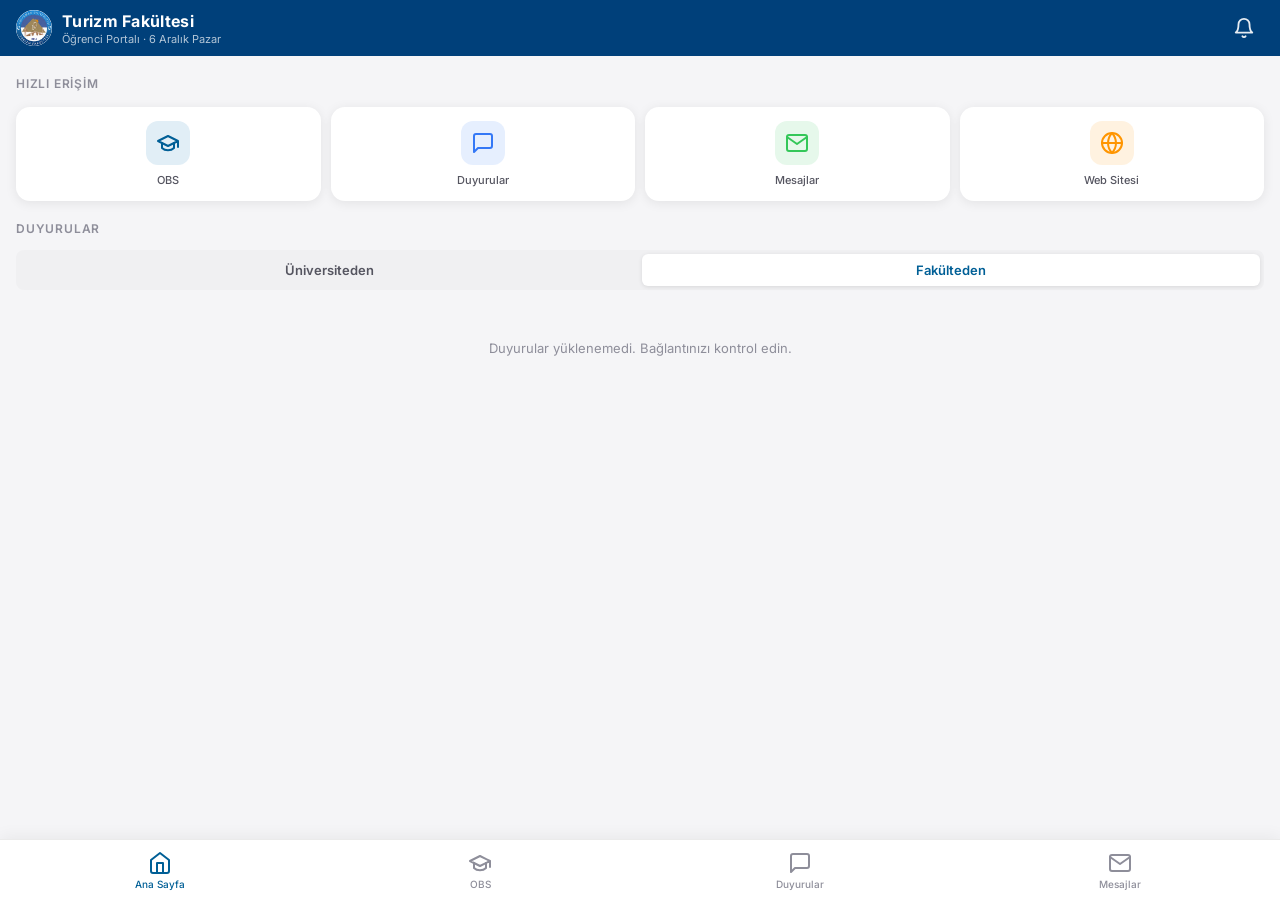
==== public/index.html @ 7934f3d7 "Açılır yükleme önerisi yerine tarayıcıda görünen "Uygulamayı İndir" düğmesi Co-Authored-By: Claude O" ====
<!DOCTYPE html>
<html lang="tr">
<head>
  <meta charset="UTF-8">
  <meta name="viewport" content="width=device-width, initial-scale=1.0, viewport-fit=cover">
  <meta name="theme-color" content="#00407A">
  <meta name="apple-mobile-web-app-capable" content="yes">
  <meta name="apple-mobile-web-app-status-bar-style" content="black-translucent">
  <meta name="apple-mobile-web-app-title" content="Turizm Fakültesi">
  <link rel="manifest" href="manifest.json">
  <link rel="apple-touch-icon" href="icons/apple-touch-icon.png">
  <link rel="icon" type="image/png" sizes="192x192" href="icons/icon-192.png">
  <title>Turizm Fakültesi</title>
  <link rel="stylesheet" href="css/style.css">
</head>
<body>

  <!-- Üst Durum Çubuğu (safe area) -->
  <div class="status-bar-bg"></div>

  <!-- Üst Başlık -->
  <header class="app-header" id="appHeader">
    <div class="header-inner">
      <div class="header-logo">
        <img class="logo-img" src="img/logo.png" alt="ADYÜ Turizm Fakültesi logosu" width="36" height="36">
        <div class="header-titles">
          <span class="header-title">Turizm Fakültesi</span>
          <span class="header-subtitle" id="headerSub">Öğrenci Portalı</span>
        </div>
      </div>
      <div class="header-actions">
        <button class="install-btn" id="installBtn" type="button" hidden>
          <svg width="15" height="15" viewBox="0 0 24 24" fill="none" stroke="currentColor" stroke-width="2.4" stroke-linecap="round" stroke-linejoin="round" aria-hidden="true"><path d="M12 3v12"/><polyline points="7 10 12 15 17 10"/><path d="M5 21h14"/></svg>
          <span><span class="install-long">Uygulamayı </span>İndir</span>
        </button>
        <button class="icon-btn" id="notifBtn" aria-label="Bildirimler">
          <svg width="22" height="22" viewBox="0 0 24 24" fill="none" stroke="currentColor" stroke-width="2" stroke-linecap="round" stroke-linejoin="round">
            <path d="M18 8A6 6 0 0 0 6 8c0 7-3 9-3 9h18s-3-2-3-9"/>
            <path d="M13.73 21a2 2 0 0 1-3.46 0"/>
          </svg>
          <span class="badge" id="notifBadge" hidden>3</span>
        </button>
      </div>
    </div>
  </header>

  <!-- Ana İçerik -->
  <main class="app-main" id="appMain">

    <!-- ANA SAYFA SEKMESİ -->
    <section class="tab-panel active" id="tab-home">
      <div class="scroll-content">

        <!-- Hızlı Erişim -->
        <div class="section-label">Hızlı Erişim</div>
        <div class="quick-grid">
          <button class="quick-card" onclick="switchTab('obs')">
            <div class="quick-icon obs-icon">
              <svg width="24" height="24" viewBox="0 0 24 24" fill="none" stroke="currentColor" stroke-width="2" stroke-linecap="round" stroke-linejoin="round">
                <path d="M22 10v6M2 10l10-5 10 5-10 5z"/>
                <path d="M6 12v5c3 3 9 3 12 0v-5"/>
              </svg>
            </div>
            <span>OBS</span>
          </button>
          <button class="quick-card" onclick="switchTab('announcements')">
            <div class="quick-icon ann-icon">
              <svg width="24" height="24" viewBox="0 0 24 24" fill="none" stroke="currentColor" stroke-width="2" stroke-linecap="round" stroke-linejoin="round">
                <path d="M21 15a2 2 0 0 1-2 2H7l-4 4V5a2 2 0 0 1 2-2h14a2 2 0 0 1 2 2z"/>
              </svg>
            </div>
            <span>Duyurular</span>
          </button>
          <button class="quick-card" onclick="switchTab('messages')">
            <div class="quick-icon msg-icon">
              <svg width="24" height="24" viewBox="0 0 24 24" fill="none" stroke="currentColor" stroke-width="2" stroke-linecap="round" stroke-linejoin="round">
                <path d="M4 4h16c1.1 0 2 .9 2 2v12c0 1.1-.9 2-2 2H4c-1.1 0-2-.9-2-2V6c0-1.1.9-2 2-2z"/>
                <polyline points="22,6 12,13 2,6"/>
              </svg>
            </div>
            <span>Mesajlar</span>
          </button>
          <button class="quick-card" onclick="openUniversity()">
            <div class="quick-icon uni-icon">
              <svg width="24" height="24" viewBox="0 0 24 24" fill="none" stroke="currentColor" stroke-width="2" stroke-linecap="round" stroke-linejoin="round">
                <circle cx="12" cy="12" r="10"/>
                <line x1="2" y1="12" x2="22" y2="12"/>
                <path d="M12 2a15.3 15.3 0 0 1 4 10 15.3 15.3 0 0 1-4 10 15.3 15.3 0 0 1-4-10 15.3 15.3 0 0 1 4-10z"/>
              </svg>
            </div>
            <span>Web Sitesi</span>
          </button>
        </div>

        <!-- Fakülte sitesinden: haberler (üniversite) ve duyurular (fakülte) -->
        <div class="section-label">Duyurular</div>
        <div class="seg" role="tablist" aria-label="Duyuru kaynağı">
          <button class="seg-btn" type="button" role="tab" id="feedTab-uni" data-feed="uni" aria-selected="false" aria-controls="newsList">Üniversiteden</button>
          <button class="seg-btn" type="button" role="tab" id="feedTab-fakulte" data-feed="fakulte" aria-selected="true" aria-controls="newsList">Fakülteden</button>
        </div>
        <div class="news-list" id="newsList" role="tabpanel">
          <div class="ann-empty">Duyurular yükleniyor…</div>
        </div>
        <a class="news-more" id="newsMore" href="https://turizm.adiyaman.edu.tr/tr/duyurular" target="_blank" rel="noopener" hidden>Tüm duyurular →</a>

      </div>
    </section>

    <!-- OBS SEKMESİ -->
    <section class="tab-panel" id="tab-obs">
      <div class="scroll-content">
        <div class="obs-connect-screen" id="obsConnectScreen">
          <div class="obs-icon-large">🎓</div>
          <h2 class="obs-connect-title">OBS'ye Bağlan</h2>
          <p class="obs-connect-desc">Ders programınızı, notlarınızı ve devamsızlık bilgilerinizi görmek için üniversite hesabınızla giriş yapın.</p>
          <button class="obs-connect-btn" onclick="openOBSLogin()">
            <svg width="20" height="20" viewBox="0 0 24 24" fill="none" stroke="currentColor" stroke-width="2" stroke-linecap="round" stroke-linejoin="round">
              <rect x="3" y="11" width="18" height="11" rx="2" ry="2"/>
              <path d="M7 11V7a5 5 0 0 1 10 0v4"/>
            </svg>
            E-Devlet ile Giriş Yap
          </button>
          <p class="obs-security-note">🔒 Bilgileriniz şifreli olarak saklanır</p>
        </div>

        <!-- OBS Bağlı Görünüm (gizli — giriş sonrası gösterilecek) -->
        <div class="obs-dashboard" id="obsDashboard" hidden>
          <div class="obs-user-card">
            <div class="obs-avatar">ÖĞ</div>
            <div>
              <div class="obs-username">Öğrenci Adı Soyadı</div>
              <div class="obs-student-no">Öğrenci No: 2023001234</div>
            </div>
          </div>

          <div class="section-label">Bu Dönem</div>
          <div class="obs-cards-row">
            <div class="obs-stat-card">
              <div class="obs-stat-num">3.42</div>
              <div class="obs-stat-label">GNO</div>
            </div>
            <div class="obs-stat-card">
              <div class="obs-stat-num">5</div>
              <div class="obs-stat-label">Ders</div>
            </div>
            <div class="obs-stat-card warn">
              <div class="obs-stat-num">2</div>
              <div class="obs-stat-label">Devamsızlık</div>
            </div>
          </div>

          <div class="section-label">Ders Programı</div>
          <div class="schedule-list">
            <div class="schedule-item">
              <div class="schedule-day">Pazartesi</div>
              <div class="schedule-lessons">
                <div class="lesson-pill">09:00 — Turizm Coğrafyası</div>
                <div class="lesson-pill">13:00 — Konaklama İşletmeciliği</div>
              </div>
            </div>
            <div class="schedule-item">
              <div class="schedule-day">Salı</div>
              <div class="schedule-lessons">
                <div class="lesson-pill">10:00 — Yiyecek İçecek Yönetimi</div>
              </div>
            </div>
            <div class="schedule-item">
              <div class="schedule-day">Çarşamba</div>
              <div class="schedule-lessons">
                <div class="lesson-pill">09:00 — Turizm Hukuku</div>
                <div class="lesson-pill">14:00 — Seyahat Acentacılığı</div>
              </div>
            </div>
          </div>
        </div>
      </div>
    </section>

    <!-- DUYURULAR SEKMESİ -->
    <section class="tab-panel" id="tab-announcements">
      <div class="scroll-content">
        <!-- Bildirim aboneliği -->
        <div class="push-card" id="pushCard" hidden>
          <div class="push-text">
            <div class="push-title">Bildirimler</div>
            <div class="push-desc" id="pushDesc">Yeni duyurular yayınlandığında bildirim alın.</div>
          </div>
          <button class="push-btn" id="pushBtn" type="button">Aç</button>
        </div>

        <!-- Duyurular /api/announcements adresinden yüklenir -->
        <div class="ann-list" id="annList">
          <div class="ann-empty">Duyurular yükleniyor…</div>
        </div>
      </div>
    </section>

    <!-- MESAJLAR SEKMESİ -->
    <section class="tab-panel" id="tab-messages">
      <div class="scroll-content">
        <div class="msg-list" id="msgList">
          <div class="ann-empty">Mesajlar yükleniyor…</div>
        </div>
      </div>
    </section>

  </main>

  <!-- İlk açılışta bildirim izni önerisi -->
  <div class="prompt-backdrop" id="pushPrompt" hidden>
    <div class="prompt" role="dialog" aria-modal="true" aria-labelledby="pushPromptTitle">
      <div class="prompt-icon" aria-hidden="true">
        <svg width="28" height="28" viewBox="0 0 24 24" fill="none" stroke="currentColor" stroke-width="2" stroke-linecap="round" stroke-linejoin="round">
          <path d="M18 8A6 6 0 0 0 6 8c0 7-3 9-3 9h18s-3-2-3-9"/>
          <path d="M13.73 21a2 2 0 0 1-3.46 0"/>
        </svg>
      </div>
      <h2 class="prompt-title" id="pushPromptTitle">Bildirimleri açalım mı?</h2>
      <p class="prompt-text">Fakülteden yeni duyuru ve mesaj geldiğinde telefonunuza bildirim gelsin. İstediğiniz zaman Duyurular sekmesinden kapatabilirsiniz.</p>
      <button class="prompt-yes" id="pushPromptYes" type="button">Bildirimleri Aç</button>
      <button class="prompt-no" id="pushPromptNo" type="button">Şimdi değil</button>
    </div>
  </div>

  <!-- Yükleme düğmesi olmayan tarayıcılarda nasıl yükleneceği -->
  <div class="prompt-backdrop" id="installPrompt" hidden>
    <div class="prompt" role="dialog" aria-modal="true" aria-labelledby="installPromptTitle">
      <img class="prompt-logo" src="/img/logo.png" alt="" width="64" height="64">
      <h2 class="prompt-title" id="installPromptTitle">Uygulamayı yükleyin</h2>
      <p class="prompt-text" id="installPromptText"></p>
      <button class="prompt-yes" id="installPromptOk" type="button">Tamam</button>
    </div>
  </div>

  <!-- Mesaj okuma ekranı -->
  <div class="msg-sheet" id="msgSheet" role="dialog" aria-modal="true" aria-labelledby="msgSheetTitle" hidden>
    <div class="msg-sheet-bar">
      <button class="icon-btn" id="msgSheetBack" type="button" aria-label="Geri">
        <svg width="22" height="22" viewBox="0 0 24 24" fill="none" stroke="currentColor" stroke-width="2" stroke-linecap="round" stroke-linejoin="round"><polyline points="15 18 9 12 15 6"/></svg>
      </button>
      <span>Mesaj</span>
    </div>
    <div class="msg-sheet-body">
      <div class="msg-sheet-from">
        <div class="msg-avatar" id="msgSheetAvatar"></div>
        <div>
          <div class="msg-sender" id="msgSheetSender"></div>
          <div class="msg-time" id="msgSheetDate"></div>
        </div>
      </div>
      <h2 class="msg-sheet-title" id="msgSheetTitle"></h2>
      <div class="msg-sheet-text" id="msgSheetText"></div>
    </div>
  </div>

  <!-- Alt Navigasyon -->
  <nav class="bottom-nav" id="bottomNav">
    <button class="nav-item active" onclick="switchTab('home')" data-tab="home">
      <svg class="nav-icon" viewBox="0 0 24 24" fill="none" stroke="currentColor" stroke-width="2" stroke-linecap="round" stroke-linejoin="round">
        <path d="M3 9l9-7 9 7v11a2 2 0 0 1-2 2H5a2 2 0 0 1-2-2z"/>
        <polyline points="9 22 9 12 15 12 15 22"/>
      </svg>
      <span class="nav-label">Ana Sayfa</span>
    </button>
    <button class="nav-item" onclick="switchTab('obs')" data-tab="obs">
      <svg class="nav-icon" viewBox="0 0 24 24" fill="none" stroke="currentColor" stroke-width="2" stroke-linecap="round" stroke-linejoin="round">
        <path d="M22 10v6M2 10l10-5 10 5-10 5z"/>
        <path d="M6 12v5c3 3 9 3 12 0v-5"/>
      </svg>
      <span class="nav-label">OBS</span>
    </button>
    <button class="nav-item" onclick="switchTab('announcements')" data-tab="announcements">
      <div class="nav-icon-wrap">
        <svg class="nav-icon" viewBox="0 0 24 24" fill="none" stroke="currentColor" stroke-width="2" stroke-linecap="round" stroke-linejoin="round">
          <path d="M21 15a2 2 0 0 1-2 2H7l-4 4V5a2 2 0 0 1 2-2h14a2 2 0 0 1 2 2z"/>
        </svg>
        <span class="nav-badge" id="annBadge" hidden></span>
      </div>
      <span class="nav-label">Duyurular</span>
    </button>
    <button class="nav-item" onclick="switchTab('messages')" data-tab="messages">
      <div class="nav-icon-wrap">
        <svg class="nav-icon" viewBox="0 0 24 24" fill="none" stroke="currentColor" stroke-width="2" stroke-linecap="round" stroke-linejoin="round">
          <path d="M4 4h16c1.1 0 2 .9 2 2v12c0 1.1-.9 2-2 2H4c-1.1 0-2-.9-2-2V6c0-1.1.9-2 2-2z"/>
          <polyline points="22,6 12,13 2,6"/>
        </svg>
        <span class="nav-badge" id="msgBadge" hidden></span>
      </div>
      <span class="nav-label">Mesajlar</span>
    </button>
  </nav>

  <script src="js/app.js"></script>
</body>
</html>
---- public/css/style.css ----
/* =============================================
   ADYÜ Mobil PWA — Design Tokens
   Layout: Tam ekran mobil app, alt tab bar
   ============================================= */

@import url('https://fonts.googleapis.com/css2?family=Inter:wght@400;500;600;700&display=swap');

:root {
  /* Renkler — ADYÜ Görsel Kimlik Kılavuzu
     Pantone 541 #00407A · Pantone 7691 #005F96 · Pantone 18-4140 #0870B4 */
  --primary:       #00407A;
  --primary-mid:   #005F96;
  --primary-light: #0870B4;
  --primary-ink:   #005F96;   /* açık zeminde metin/simge */
  --primary-dim:   rgba(8,112,180,0.12);
  --accent:        #0870B4;

  --bg:            #F5F5F7;
  --surface:       #FFFFFF;
  --surface-2:     #F0F0F2;
  --border:        rgba(0,0,0,0.08);

  --text-1:        #1A1A1A;
  --text-2:        #555560;
  --text-3:        #8E8E9A;

  --success:       #2E7D32;
  --warning:       #E65100;
  --warn-bg:       rgba(230,81,0,0.10);

  --unread:        #B22222;

  /* Tipografi */
  --font: 'Inter', -apple-system, BlinkMacSystemFont, sans-serif;

  /* Layout */
  --header-h:      56px;
  --nav-h:         60px;
  --radius:        14px;
  --radius-sm:     8px;
  --shadow:        0 2px 12px rgba(0,0,0,0.08);
  --shadow-lg:     0 4px 24px rgba(0,0,0,0.12);
}

@media (prefers-color-scheme: dark) {
  :root:not([data-theme="light"]) {
    --bg:        #0F0F12;
    --surface:   #1C1C1F;
    --surface-2: #28282C;
    --border:    rgba(255,255,255,0.08);

    --text-1:    #F2F2F7;
    --text-2:    #AEAEB8;
    --text-3:    #636370;

    --primary-dim: rgba(8,112,180,0.22);
    --primary-ink: #6CB4E4;
    --shadow:    0 2px 12px rgba(0,0,0,0.30);
    --shadow-lg: 0 4px 24px rgba(0,0,0,0.40);
    color-scheme: dark;
  }
}

:root[data-theme="dark"] {
  --bg:        #0F0F12;
  --surface:   #1C1C1F;
  --surface-2: #28282C;
  --border:    rgba(255,255,255,0.08);
  --text-1:    #F2F2F7;
  --text-2:    #AEAEB8;
  --text-3:    #636370;
  --primary-dim: rgba(8,112,180,0.22);
  --primary-ink: #6CB4E4;
  --shadow:    0 2px 12px rgba(0,0,0,0.30);
  --shadow-lg: 0 4px 24px rgba(0,0,0,0.40);
  color-scheme: dark;
}

/* =============================================
   Reset & Base
   ============================================= */
*, *::before, *::after { box-sizing: border-box; margin: 0; padding: 0; }

html, body {
  height: 100%;
  font-family: var(--font);
  background: var(--bg);
  color: var(--text-1);
  overflow: hidden;
  -webkit-font-smoothing: antialiased;
}

/* .badge gibi display tanımlı öğelerde de hidden çalışsın */
[hidden] { display: none !important; }

button {
  font-family: var(--font);
  border: none;
  background: none;
  cursor: pointer;
  color: inherit;
  padding: 0;
}

/* =============================================
   Safe Area & Status Bar
   ============================================= */
.status-bar-bg {
  position: fixed;
  top: 0; left: 0; right: 0;
  height: env(safe-area-inset-top, 0px);
  background: var(--primary);
  z-index: 100;
}

/* =============================================
   Header
   ============================================= */
.app-header {
  position: fixed;
  top: 0; left: 0; right: 0;
  z-index: 90;
  background: var(--primary);
  padding-top: env(safe-area-inset-top, 0px);
}

.header-inner {
  display: flex;
  align-items: center;
  justify-content: space-between;
  height: var(--header-h);
  padding-left: max(16px, env(safe-area-inset-left, 0px));
  padding-right: max(16px, env(safe-area-inset-right, 0px));
}

.header-logo {
  display: flex;
  align-items: center;
  gap: 10px;
  min-width: 0;
}

.logo-circle {
  width: 36px;
  height: 36px;
  border-radius: 50%;
  background: rgba(255,255,255,0.25);
  color: #fff;
  display: flex;
  align-items: center;
  justify-content: center;
  font-weight: 700;
  font-size: 16px;
  letter-spacing: -0.5px;
  flex-shrink: 0;
}

.logo-img {
  width: 36px;
  height: 36px;
  border-radius: 50%;
  background: #fff;
  object-fit: contain;
  flex-shrink: 0;
}

.header-titles {
  display: flex;
  flex-direction: column;
  gap: 1px;
  min-width: 0;
}

.header-title {
  white-space: nowrap;
  font-size: 16px;
  font-weight: 700;
  color: #fff;
  letter-spacing: 0.3px;
}

.header-subtitle {
  white-space: nowrap;
  overflow: hidden;
  text-overflow: ellipsis;
  font-size: 11px;
  color: rgba(255,255,255,0.70);
  font-weight: 400;
}

.header-actions {
  display: flex;
  align-items: center;
  gap: 4px;
  flex-shrink: 0;
  margin-left: 8px;
}

/* Yalnızca tarayıcıda görünür */
.install-btn {
  display: inline-flex;
  align-items: center;
  gap: 5px;
  height: 32px;
  padding: 0 12px;
  border: none;
  border-radius: 16px;
  background: #fff;
  color: var(--primary);
  font: inherit;
  font-size: 12px;
  font-weight: 700;
  white-space: nowrap;
  cursor: pointer;
}
.install-btn[hidden] { display: none; }
@media (max-width: 400px) {
  .install-long { display: none; }
}
.install-btn:active { opacity: 0.85; }

.icon-btn {
  width: 40px;
  height: 40px;
  border-radius: 50%;
  display: flex;
  align-items: center;
  justify-content: center;
  color: rgba(255,255,255,0.90);
  position: relative;
  transition: background 0.15s;
}

.icon-btn:active { background: rgba(255,255,255,0.15); }

.badge {
  position: absolute;
  top: 4px; right: 4px;
  width: 16px; height: 16px;
  border-radius: 50%;
  background: #FFD700;
  color: #1A1A1A;
  font-size: 10px;
  font-weight: 700;
  display: flex;
  align-items: center;
  justify-content: center;
}

/* =============================================
   Main Content Area
   ============================================= */
.app-main {
  position: fixed;
  top: calc(var(--header-h) + env(safe-area-inset-top, 0px));
  bottom: calc(var(--nav-h) + env(safe-area-inset-bottom, 0px));
  left: 0; right: 0;
  overflow: hidden;
}

.tab-panel {
  position: absolute;
  inset: 0;
  overflow: hidden;
  display: none;
  opacity: 0;
  transform: translateY(8px);
  transition: opacity 0.22s ease, transform 0.22s ease;
}

.tab-panel.active {
  display: block;
  opacity: 1;
  transform: translateY(0);
}

.scroll-content {
  height: 100%;
  overflow-y: auto;
  -webkit-overflow-scrolling: touch;
  padding: 16px max(16px, env(safe-area-inset-right, 0px)) 16px max(16px, env(safe-area-inset-left, 0px));
  display: flex;
  flex-direction: column;
  gap: 16px;
}

/* =============================================
   Section Label
   ============================================= */
.section-label {
  font-size: 12px;
  font-weight: 600;
  text-transform: uppercase;
  letter-spacing: 0.8px;
  color: var(--text-3);
  margin-top: 4px;
}

/* =============================================
   Quick Access Grid
   ============================================= */
.quick-grid {
  display: grid;
  grid-template-columns: repeat(4, 1fr);
  gap: 10px;
}

.quick-card {
  background: var(--surface);
  border-radius: var(--radius);
  padding: 14px 8px;
  display: flex;
  flex-direction: column;
  align-items: center;
  gap: 8px;
  font-size: 11px;
  font-weight: 500;
  color: var(--text-2);
  box-shadow: var(--shadow);
  transition: transform 0.12s, box-shadow 0.12s;
}

.quick-card:active {
  transform: scale(0.95);
  box-shadow: none;
}

.quick-icon {
  width: 44px;
  height: 44px;
  border-radius: 12px;
  display: flex;
  align-items: center;
  justify-content: center;
}

.obs-icon  { background: var(--primary-dim); color: var(--primary-ink); }
.ann-icon  { background: rgba(52,120,246,0.12); color: #3478F6; }
.msg-icon  { background: rgba(52,199,89,0.12);  color: #34C759; }
.uni-icon  { background: rgba(255,149,0,0.12);  color: #FF9500; }

/* =============================================
   News Cards
   ============================================= */
.seg {
  display: flex;
  gap: 4px;
  padding: 4px;
  background: var(--surface-2);
  border-radius: var(--radius-sm);
  margin: -2px 0 2px;
}

.seg-btn {
  flex: 1;
  font: inherit;
  font-size: 13px;
  font-weight: 600;
  color: var(--text-2);
  background: none;
  border: none;
  border-radius: 6px;
  padding: 8px 6px;
  cursor: pointer;
  -webkit-tap-highlight-color: transparent;
}

.seg-btn.active {
  background: var(--surface);
  color: var(--primary-ink);
  box-shadow: 0 1px 4px rgba(0,0,0,0.10);
}

.news-list {
  display: flex;
  flex-direction: column;
  gap: 10px;
}

.news-card {
  background: var(--surface);
  border-radius: var(--radius);
  padding: 12px;
  box-shadow: var(--shadow);
  display: flex;
  gap: 12px;
  align-items: flex-start;
  color: inherit;
  text-decoration: none;
  -webkit-tap-highlight-color: transparent;
}

a.news-card:active { transform: scale(0.99); }

.news-img {
  width: 76px;
  height: 76px;
  flex-shrink: 0;
  border-radius: var(--radius-sm);
  object-fit: cover;
  background: var(--surface-2);
}

.news-body {
  min-width: 0;
  flex: 1;
  display: flex;
  flex-direction: column;
  gap: 5px;
}

.news-summary {
  font-size: 12px;
  color: var(--text-2);
  line-height: 1.45;
  display: -webkit-box;
  -webkit-line-clamp: 2;
  -webkit-box-orient: vertical;
  overflow: hidden;
}

.news-more {
  display: block;
  text-align: center;
  margin-top: 10px;
  font-size: 13px;
  font-weight: 600;
  color: var(--primary-ink);
  text-decoration: none;
  padding: 8px;
}

.news-tag {
  display: inline-block;
  font-size: 11px;
  font-weight: 600;
  color: var(--primary-ink);
  background: var(--primary-dim);
  padding: 2px 8px;
  border-radius: 20px;
  width: fit-content;
}

.news-title {
  font-size: 14px;
  font-weight: 600;
  color: var(--text-1);
  line-height: 1.4;
  overflow-wrap: anywhere;
}

.news-meta {
  font-size: 11px;
  color: var(--text-3);
}

/* =============================================
   Department Card
   ============================================= */
.dept-card {
  background: var(--surface);
  border-radius: var(--radius);
  padding: 16px;
  box-shadow: var(--shadow);
  display: flex;
  flex-direction: column;
  gap: 14px;
}

.dept-header {
  display: flex;
  align-items: center;
  gap: 12px;
}

.dept-icon {
  font-size: 28px;
}

.dept-name {
  font-size: 15px;
  font-weight: 600;
  color: var(--text-1);
}

.dept-faculty {
  font-size: 12px;
  color: var(--text-3);
}

.dept-stats {
  display: grid;
  grid-template-columns: repeat(3, 1fr);
  gap: 8px;
  background: var(--surface-2);
  border-radius: var(--radius-sm);
  padding: 12px;
}

.dept-stat {
  display: flex;
  flex-direction: column;
  align-items: center;
  gap: 2px;
}

.stat-num {
  font-size: 20px;
  font-weight: 700;
  color: var(--primary-ink);
  font-variant-numeric: tabular-nums;
}

.stat-label {
  font-size: 10px;
  color: var(--text-3);
  text-align: center;
}

.dept-btn {
  background: var(--primary);
  color: #fff;
  border-radius: var(--radius-sm);
  padding: 10px;
  font-size: 13px;
  font-weight: 600;
  text-align: center;
  transition: opacity 0.15s;
}

.dept-btn:active { opacity: 0.8; }

/* =============================================
   OBS Sekmesi
   ============================================= */
.obs-connect-screen {
  display: flex;
  flex-direction: column;
  align-items: center;
  justify-content: center;
  text-align: center;
  padding: 40px 24px;
  gap: 16px;
  min-height: 60vh;
}

.obs-icon-large { font-size: 64px; }

.obs-connect-title {
  font-size: 22px;
  font-weight: 700;
  color: var(--text-1);
}

.obs-connect-desc {
  font-size: 14px;
  color: var(--text-2);
  line-height: 1.6;
  max-width: 280px;
}

.obs-connect-btn {
  background: var(--primary);
  color: #fff;
  border-radius: var(--radius);
  padding: 14px 24px;
  font-size: 15px;
  font-weight: 600;
  display: flex;
  align-items: center;
  gap: 10px;
  box-shadow: 0 4px 16px rgba(0,64,122,0.35);
  transition: transform 0.12s, box-shadow 0.12s;
}

.obs-connect-btn:active {
  transform: scale(0.97);
  box-shadow: 0 2px 8px rgba(0,64,122,0.25);
}

.obs-security-note {
  font-size: 12px;
  color: var(--text-3);
}

.obs-dashboard {
  display: flex;
  flex-direction: column;
  gap: 16px;
}

.obs-user-card {
  background: var(--primary);
  border-radius: var(--radius);
  padding: 16px;
  display: flex;
  align-items: center;
  gap: 12px;
  color: #fff;
}

.obs-avatar {
  width: 44px;
  height: 44px;
  border-radius: 50%;
  background: rgba(255,255,255,0.25);
  display: flex;
  align-items: center;
  justify-content: center;
  font-size: 13px;
  font-weight: 700;
  flex-shrink: 0;
}

.obs-username {
  font-size: 15px;
  font-weight: 600;
}

.obs-student-no {
  font-size: 12px;
  opacity: 0.75;
  margin-top: 2px;
}

.obs-cards-row {
  display: grid;
  grid-template-columns: repeat(3, 1fr);
  gap: 10px;
}

.obs-stat-card {
  background: var(--surface);
  border-radius: var(--radius);
  padding: 14px 10px;
  text-align: center;
  box-shadow: var(--shadow);
}

.obs-stat-card.warn {
  background: var(--warn-bg);
}

.obs-stat-num {
  font-size: 22px;
  font-weight: 700;
  color: var(--primary-ink);
  font-variant-numeric: tabular-nums;
}

.obs-stat-card.warn .obs-stat-num { color: var(--warning); }

.obs-stat-label {
  font-size: 11px;
  color: var(--text-3);
  margin-top: 2px;
}

.schedule-list {
  display: flex;
  flex-direction: column;
  gap: 10px;
}

.schedule-item {
  background: var(--surface);
  border-radius: var(--radius);
  padding: 12px 14px;
  box-shadow: var(--shadow);
}

.schedule-day {
  font-size: 12px;
  font-weight: 600;
  color: var(--primary-ink);
  margin-bottom: 8px;
  text-transform: uppercase;
  letter-spacing: 0.5px;
}

.schedule-lessons {
  display: flex;
  flex-direction: column;
  gap: 6px;
}

.lesson-pill {
  font-size: 13px;
  color: var(--text-2);
  background: var(--surface-2);
  border-radius: var(--radius-sm);
  padding: 6px 10px;
}

/* =============================================
   Duyurular Sekmesi
   ============================================= */
.ann-list {
  display: flex;
  flex-direction: column;
  gap: 10px;
}

.ann-item {
  background: var(--surface);
  border-radius: var(--radius);
  padding: 14px 16px;
  box-shadow: var(--shadow);
  display: flex;
  gap: 12px;
  align-items: flex-start;
}

.ann-dot {
  width: 8px;
  height: 8px;
  border-radius: 50%;
  background: var(--unread);
  flex-shrink: 0;
  margin-top: 5px;
}

.ann-dot.read {
  background: var(--border);
}

.ann-content {
  flex: 1;
  min-width: 0;
  display: flex;
  flex-direction: column;
  gap: 6px;
}

.ann-title {
  font-size: 14px;
  font-weight: 600;
  color: var(--text-1);
  line-height: 1.4;
}

.ann-body {
  font-size: 13px;
  color: var(--text-2);
  line-height: 1.5;
  white-space: pre-line;
  overflow-wrap: anywhere;
}

.ann-empty {
  text-align: center;
  font-size: 13px;
  color: var(--text-3);
  padding: 32px 16px;
}

/* Bildirim aboneliği kartı */
.push-card {
  background: var(--surface);
  border-radius: var(--radius);
  padding: 14px 16px;
  box-shadow: var(--shadow);
  display: flex;
  align-items: center;
  gap: 12px;
}

.push-text { flex: 1; min-width: 0; }

.push-title {
  font-size: 14px;
  font-weight: 600;
  color: var(--text-1);
}

.push-desc {
  font-size: 12px;
  color: var(--text-2);
  line-height: 1.45;
  margin-top: 2px;
}

.push-btn {
  background: var(--primary);
  color: #fff;
  border-radius: var(--radius-sm);
  padding: 8px 14px;
  font-size: 13px;
  font-weight: 600;
  flex-shrink: 0;
  transition: opacity 0.15s;
}

.push-btn:disabled { opacity: 0.5; cursor: default; }
.push-btn.secondary { background: var(--surface-2); color: var(--text-1); }

.ann-meta {
  display: flex;
  gap: 8px;
  font-size: 11px;
  color: var(--text-3);
}

.ann-author { font-weight: 500; }

/* =============================================
   Mesajlar Sekmesi
   ============================================= */
.msg-list {
  display: flex;
  flex-direction: column;
  gap: 2px;
}

.msg-item {
  background: var(--surface);
  border-radius: var(--radius);
  padding: 14px 16px;
  display: flex;
  align-items: center;
  gap: 12px;
  position: relative;
  transition: background 0.12s;
}

.msg-item:active { background: var(--surface-2); }

.msg-avatar {
  width: 44px;
  height: 44px;
  border-radius: 50%;
  display: flex;
  align-items: center;
  justify-content: center;
  font-size: 16px;
  font-weight: 700;
  color: #fff;
  flex-shrink: 0;
}

.msg-avatar.admin  { background: var(--primary); }
.msg-avatar.faculty { background: #3478F6; }
.msg-avatar.dept   { background: #34C759; }

.msg-content {
  flex: 1;
  min-width: 0;
}

.msg-header {
  display: flex;
  justify-content: space-between;
  align-items: center;
  margin-bottom: 3px;
}

.msg-sender {
  font-size: 14px;
  font-weight: 600;
  color: var(--text-1);
}

.msg-time {
  font-size: 11px;
  color: var(--text-3);
  font-variant-numeric: tabular-nums;
}

.msg-preview {
  font-size: 13px;
  color: var(--text-2);
  white-space: nowrap;
  overflow: hidden;
  text-overflow: ellipsis;
}

.msg-unread-dot {
  width: 10px;
  height: 10px;
  border-radius: 50%;
  background: var(--primary-light);
  flex-shrink: 0;
}

/* Mesaj satırı dokunulabilir bir düğmedir */
button.msg-item {
  font: inherit;
  color: inherit;
  text-align: left;
  border: none;
  width: 100%;
  cursor: pointer;
  -webkit-tap-highlight-color: transparent;
}

.msg-subject {
  font-size: 13px;
  font-weight: 600;
  color: var(--text-1);
  margin-bottom: 2px;
  white-space: nowrap;
  overflow: hidden;
  text-overflow: ellipsis;
}

.msg-item:not(.unread) .msg-subject { font-weight: 500; color: var(--text-2); }
.msg-header .msg-sender { overflow: hidden; text-overflow: ellipsis; white-space: nowrap; margin-right: 8px; }

/* Mesaj okuma ekranı */
.msg-sheet {
  position: fixed;
  inset: 0;
  z-index: 200;
  background: var(--bg);
  display: flex;
  flex-direction: column;
  animation: sheet-in 0.18s ease-out;
}

@keyframes sheet-in {
  from { transform: translateX(12%); opacity: 0; }
  to   { transform: none; opacity: 1; }
}

@media (prefers-reduced-motion: reduce) {
  .msg-sheet { animation: none; }
}

.msg-sheet-bar {
  display: flex;
  align-items: center;
  gap: 6px;
  padding: calc(env(safe-area-inset-top, 0px) + 8px) 12px 8px 6px;
  background: var(--primary);
  color: #fff;
  font-weight: 600;
  font-size: 16px;
}

.msg-sheet-body {
  flex: 1;
  overflow-y: auto;
  padding: 20px 16px calc(env(safe-area-inset-bottom, 0px) + 24px);
}

.msg-sheet-from {
  display: flex;
  align-items: center;
  gap: 12px;
  margin-bottom: 16px;
}

.msg-sheet-title {
  font-size: 19px;
  font-weight: 700;
  color: var(--text-1);
  line-height: 1.35;
  margin-bottom: 12px;
  overflow-wrap: anywhere;
}

.msg-sheet-text {
  font-size: 15px;
  line-height: 1.6;
  color: var(--text-1);
  white-space: pre-line;
  overflow-wrap: anywhere;
}

/* =============================================
   Alt Navigasyon
   ============================================= */
.bottom-nav {
  position: fixed;
  bottom: 0; left: 0; right: 0;
  z-index: 90;
  background: var(--surface);
  border-top: 1px solid var(--border);
  display: flex;
  padding-bottom: env(safe-area-inset-bottom, 0px);
  padding-left: env(safe-area-inset-left, 0px);
  padding-right: env(safe-area-inset-right, 0px);
  box-shadow: 0 -2px 16px rgba(0,0,0,0.06);
}

.nav-item {
  flex: 1;
  display: flex;
  flex-direction: column;
  align-items: center;
  justify-content: center;
  gap: 3px;
  height: var(--nav-h);
  color: var(--text-3);
  font-size: 10px;
  font-weight: 500;
  transition: color 0.15s;
  position: relative;
}

.nav-item.active {
  color: var(--primary-ink);
}

.nav-icon {
  width: 24px;
  height: 24px;
}

.nav-icon-wrap {
  position: relative;
  width: 24px;
  height: 24px;
}

.nav-icon-wrap .nav-icon {
  width: 24px;
  height: 24px;
}

.nav-badge {
  position: absolute;
  top: -4px;
  right: -6px;
  background: var(--unread);
  color: #fff;
  font-size: 9px;
  font-weight: 700;
  width: 15px;
  height: 15px;
  border-radius: 50%;
  display: flex;
  align-items: center;
  justify-content: center;
}

.nav-label { font-size: 10px; }

/* =============================================
   Animasyonlar
   ============================================= */
@media (prefers-reduced-motion: no-preference) {
  .tab-panel.active {
    animation: tabIn 0.22s ease forwards;
  }
}

@keyframes tabIn {
  from { opacity: 0; transform: translateY(6px); }
  to   { opacity: 1; transform: translateY(0); }
}

/* =============================================
   Bildirim izni önerisi (ilk açılış)
   ============================================= */
.prompt-backdrop {
  position: fixed;
  inset: 0;
  z-index: 300;
  background: rgba(0,0,0,0.45);
  display: flex;
  align-items: flex-end;
  justify-content: center;
  padding: 16px 16px calc(env(safe-area-inset-bottom, 0px) + 16px);
}

.prompt {
  width: 100%;
  max-width: 420px;
  background: var(--surface);
  border-radius: 20px;
  padding: 24px 20px 16px;
  box-shadow: var(--shadow-lg);
  text-align: center;
  animation: prompt-in 0.2s ease-out;
}

@keyframes prompt-in {
  from { transform: translateY(24px); opacity: 0; }
  to   { transform: none; opacity: 1; }
}

@media (prefers-reduced-motion: reduce) {
  .prompt { animation: none; }
}

.prompt-icon {
  width: 56px;
  height: 56px;
  margin: 0 auto 12px;
  border-radius: 50%;
  display: flex;
  align-items: center;
  justify-content: center;
  background: var(--primary-dim);
  color: var(--primary-ink);
}

.prompt-logo {
  display: block;
  width: 64px;
  height: 64px;
  margin: 0 auto 12px;
  object-fit: contain;
}

.prompt-title { font-size: 18px; font-weight: 700; color: var(--text-1); margin-bottom: 8px; }
.prompt-text  { font-size: 14px; line-height: 1.5; color: var(--text-2); margin-bottom: 18px; }

.prompt-yes, .prompt-no {
  display: block;
  width: 100%;
  font: inherit;
  font-size: 15px;
  font-weight: 600;
  border: none;
  border-radius: 12px;
  padding: 13px;
  cursor: pointer;
}

.prompt-yes { background: var(--primary); color: #fff; }
.prompt-no  { background: none; color: var(--text-2); margin-top: 6px; }
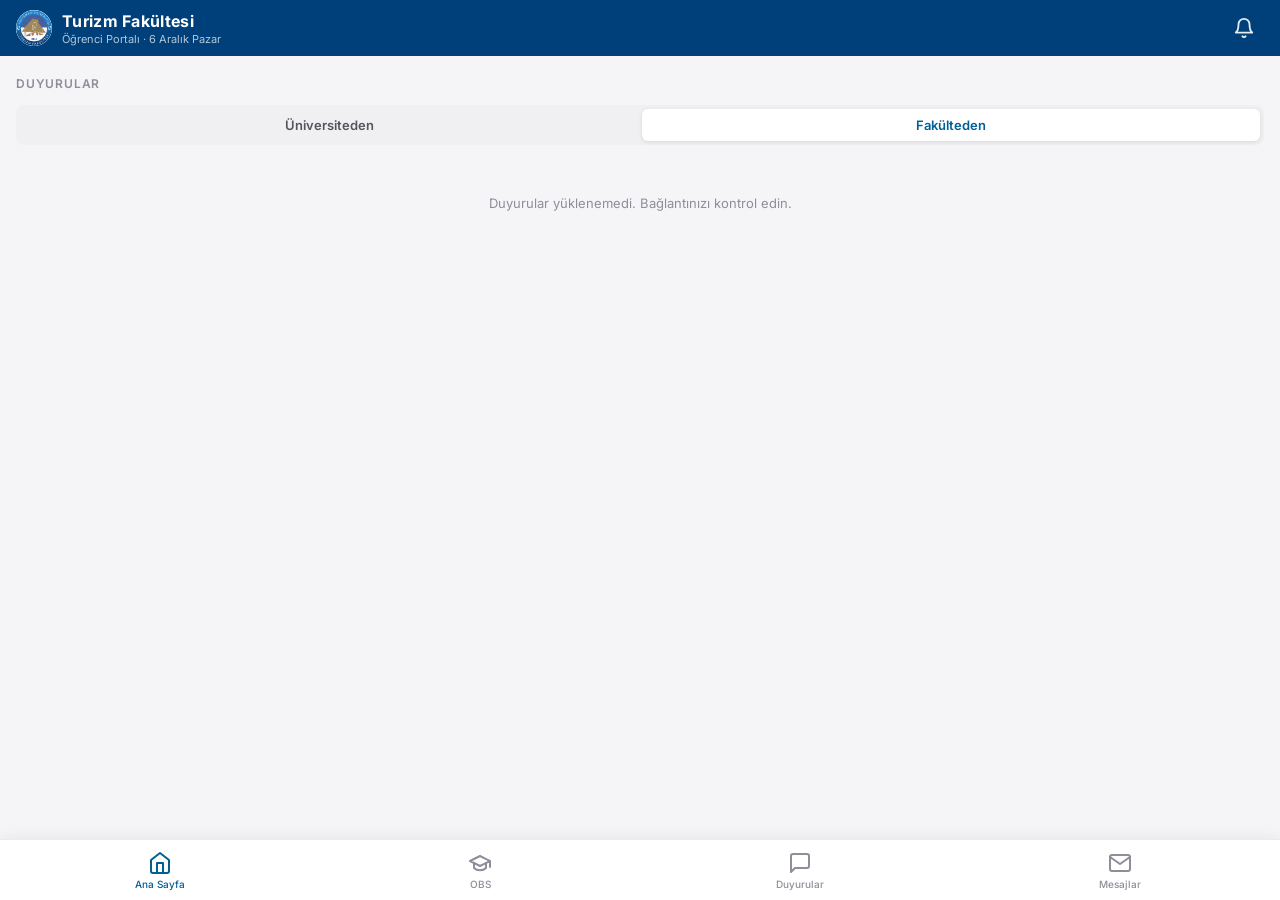
==== commit 18ec74cc: "Hızlı erişim kaldırıldı; kurulan uygulamanın ilk açılışında bildirim izni sorulur Co-Authored-By: Cl" ====
--- a/public/index.html
+++ b/public/index.html
@@ -51,47 +51,6 @@
     <section class="tab-panel active" id="tab-home">
       <div class="scroll-content">
 
-        <!-- Hızlı Erişim -->
-        <div class="section-label">Hızlı Erişim</div>
-        <div class="quick-grid">
-          <button class="quick-card" onclick="switchTab('obs')">
-            <div class="quick-icon obs-icon">
-              <svg width="24" height="24" viewBox="0 0 24 24" fill="none" stroke="currentColor" stroke-width="2" stroke-linecap="round" stroke-linejoin="round">
-                <path d="M22 10v6M2 10l10-5 10 5-10 5z"/>
-                <path d="M6 12v5c3 3 9 3 12 0v-5"/>
-              </svg>
-            </div>
-            <span>OBS</span>
-          </button>
-          <button class="quick-card" onclick="switchTab('announcements')">
-            <div class="quick-icon ann-icon">
-              <svg width="24" height="24" viewBox="0 0 24 24" fill="none" stroke="currentColor" stroke-width="2" stroke-linecap="round" stroke-linejoin="round">
-                <path d="M21 15a2 2 0 0 1-2 2H7l-4 4V5a2 2 0 0 1 2-2h14a2 2 0 0 1 2 2z"/>
-              </svg>
-            </div>
-            <span>Duyurular</span>
-          </button>
-          <button class="quick-card" onclick="switchTab('messages')">
-            <div class="quick-icon msg-icon">
-              <svg width="24" height="24" viewBox="0 0 24 24" fill="none" stroke="currentColor" stroke-width="2" stroke-linecap="round" stroke-linejoin="round">
-                <path d="M4 4h16c1.1 0 2 .9 2 2v12c0 1.1-.9 2-2 2H4c-1.1 0-2-.9-2-2V6c0-1.1.9-2 2-2z"/>
-                <polyline points="22,6 12,13 2,6"/>
-              </svg>
-            </div>
-            <span>Mesajlar</span>
-          </button>
-          <button class="quick-card" onclick="openUniversity()">
-            <div class="quick-icon uni-icon">
-              <svg width="24" height="24" viewBox="0 0 24 24" fill="none" stroke="currentColor" stroke-width="2" stroke-linecap="round" stroke-linejoin="round">
-                <circle cx="12" cy="12" r="10"/>
-                <line x1="2" y1="12" x2="22" y2="12"/>
-                <path d="M12 2a15.3 15.3 0 0 1 4 10 15.3 15.3 0 0 1-4 10 15.3 15.3 0 0 1-4-10 15.3 15.3 0 0 1 4-10z"/>
-              </svg>
-            </div>
-            <span>Web Sitesi</span>
-          </button>
-        </div>
-
         <!-- Fakülte sitesinden: haberler (üniversite) ve duyurular (fakülte) -->
         <div class="section-label">Duyurular</div>
         <div class="seg" role="tablist" aria-label="Duyuru kaynağı">
@@ -112,15 +71,15 @@
         <div class="obs-connect-screen" id="obsConnectScreen">
           <div class="obs-icon-large">🎓</div>
           <h2 class="obs-connect-title">OBS'ye Bağlan</h2>
-          <p class="obs-connect-desc">Ders programınızı, notlarınızı ve devamsızlık bilgilerinizi görmek için üniversite hesabınızla giriş yapın.</p>
+          <p class="obs-connect-desc">Ders programınızı, notlarınızı ve devamsızlık bilgilerinizi üniversitenin Öğrenci Bilgi Sistemi'nde görebilirsiniz. Açılan sayfada öğrenci numaranız ve şifrenizle ya da <b>E-Devlet İle Giriş</b> ile giriş yapabilirsiniz.</p>
           <button class="obs-connect-btn" onclick="openOBSLogin()">
             <svg width="20" height="20" viewBox="0 0 24 24" fill="none" stroke="currentColor" stroke-width="2" stroke-linecap="round" stroke-linejoin="round">
               <rect x="3" y="11" width="18" height="11" rx="2" ry="2"/>
               <path d="M7 11V7a5 5 0 0 1 10 0v4"/>
             </svg>
-            E-Devlet ile Giriş Yap
+            OBS'ye Git
           </button>
-          <p class="obs-security-note">🔒 Bilgileriniz şifreli olarak saklanır</p>
+          <p class="obs-security-note">🔒 Giriş üniversitenin kendi sayfasında yapılır; bilgileriniz bu uygulamaya gelmez.</p>
         </div>
 
         <!-- OBS Bağlı Görünüm (gizli — giriş sonrası gösterilecek) -->
@@ -227,7 +186,7 @@
     <div class="prompt" role="dialog" aria-modal="true" aria-labelledby="installPromptTitle">
       <img class="prompt-logo" src="/img/logo.png" alt="" width="64" height="64">
       <h2 class="prompt-title" id="installPromptTitle">Uygulamayı yükleyin</h2>
-      <p class="prompt-text" id="installPromptText"></p>
+      <div class="prompt-text" id="installPromptText"></div>
       <button class="prompt-yes" id="installPromptOk" type="button">Tamam</button>
     </div>
   </div>
--- a/public/css/style.css
+++ b/public/css/style.css
@@ -1107,6 +1107,15 @@
 .prompt-title { font-size: 18px; font-weight: 700; color: var(--text-1); margin-bottom: 8px; }
 .prompt-text  { font-size: 14px; line-height: 1.5; color: var(--text-2); margin-bottom: 18px; }
 
+.prompt-steps {
+  text-align: left;
+  margin: 0;
+  padding-left: 22px;
+  color: var(--text-1);
+}
+.prompt-steps li { margin-bottom: 6px; }
+.prompt-note { margin-top: 10px; font-size: 13px; }
+
 .prompt-yes, .prompt-no {
   display: block;
   width: 100%;
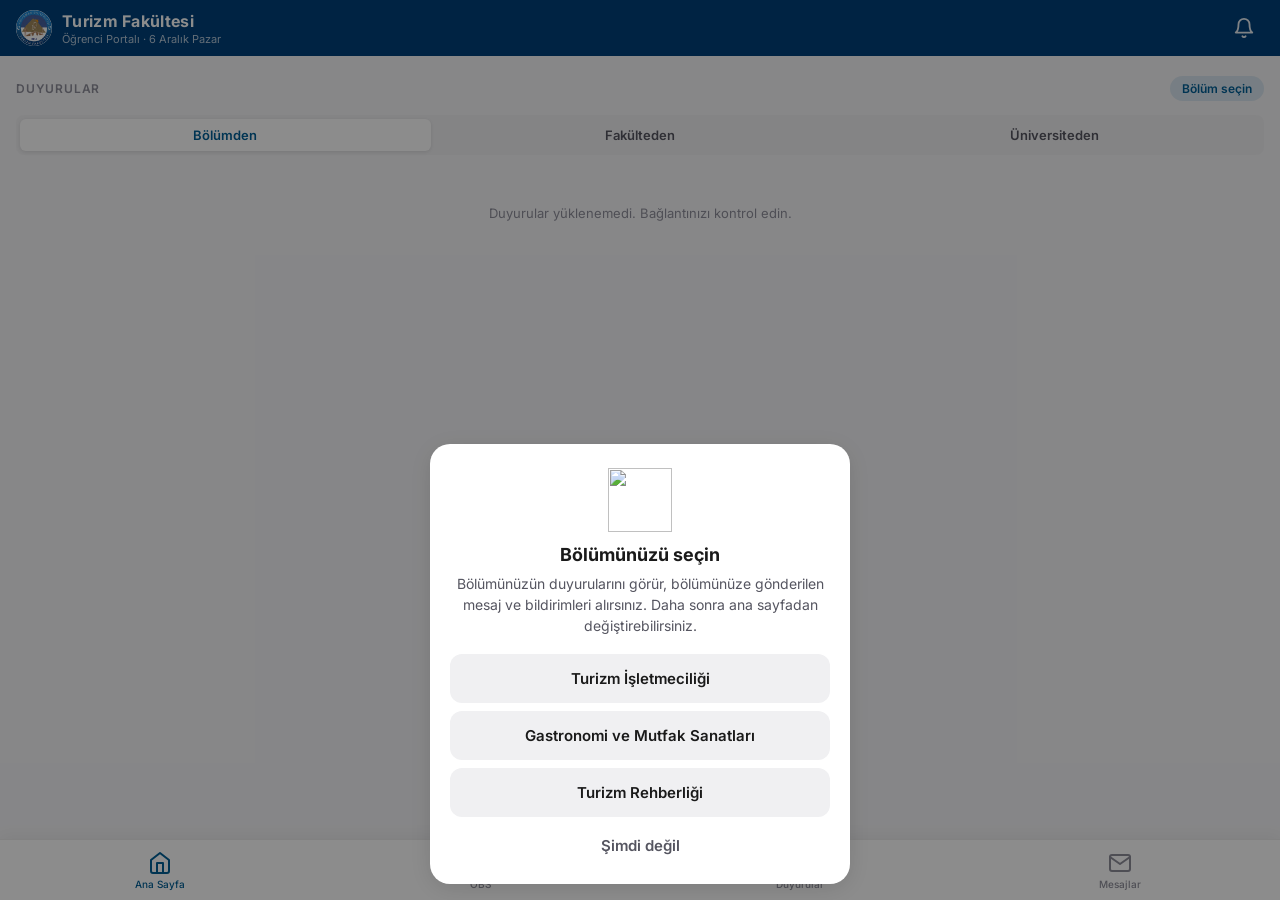
==== commit ceffdc1e: "Bölümler: öğrenci bölüm seçimi, bölüm yöneticileri, bölüm duyuruları - Turizm İşletmeciliği, Gastron" ====
--- a/public/index.html
+++ b/public/index.html
@@ -51,11 +51,15 @@
     <section class="tab-panel active" id="tab-home">
       <div class="scroll-content">
 
-        <!-- Fakülte sitesinden: haberler (üniversite) ve duyurular (fakülte) -->
-        <div class="section-label">Duyurular</div>
+        <!-- Sitelerden otomatik çekilen duyurular: öğrencinin bölümü, fakülte, üniversite -->
+        <div class="section-head">
+          <div class="section-label">Duyurular</div>
+          <button class="dept-switch" id="deptSwitch" type="button">Bölüm seçin</button>
+        </div>
         <div class="seg" role="tablist" aria-label="Duyuru kaynağı">
+          <button class="seg-btn" type="button" role="tab" id="feedTab-bolum" data-feed="bolum" aria-selected="true" aria-controls="newsList">Bölümden</button>
+          <button class="seg-btn" type="button" role="tab" id="feedTab-fakulte" data-feed="fakulte" aria-selected="false" aria-controls="newsList">Fakülteden</button>
           <button class="seg-btn" type="button" role="tab" id="feedTab-uni" data-feed="uni" aria-selected="false" aria-controls="newsList">Üniversiteden</button>
-          <button class="seg-btn" type="button" role="tab" id="feedTab-fakulte" data-feed="fakulte" aria-selected="true" aria-controls="newsList">Fakülteden</button>
         </div>
         <div class="news-list" id="newsList" role="tabpanel">
           <div class="ann-empty">Duyurular yükleniyor…</div>
@@ -181,6 +185,17 @@
     </div>
   </div>
 
+  <!-- Bölüm seçimi (ilk açılışta ve ana sayfadan değiştirirken) -->
+  <div class="prompt-backdrop" id="deptPrompt" hidden>
+    <div class="prompt" role="dialog" aria-modal="true" aria-labelledby="deptPromptTitle">
+      <img class="prompt-logo" src="/img/logo.png" alt="" width="64" height="64">
+      <h2 class="prompt-title" id="deptPromptTitle">Bölümünüzü seçin</h2>
+      <p class="prompt-text">Bölümünüzün duyurularını görür, bölümünüze gönderilen mesaj ve bildirimleri alırsınız. Daha sonra ana sayfadan değiştirebilirsiniz.</p>
+      <div class="dept-options" id="deptOptions"></div>
+      <button class="prompt-no" id="deptPromptNo" type="button">Şimdi değil</button>
+    </div>
+  </div>
+
   <!-- Yükleme düğmesi olmayan tarayıcılarda nasıl yükleneceği -->
   <div class="prompt-backdrop" id="installPrompt" hidden>
     <div class="prompt" role="dialog" aria-modal="true" aria-labelledby="installPromptTitle">
@@ -188,6 +203,7 @@
       <h2 class="prompt-title" id="installPromptTitle">Uygulamayı yükleyin</h2>
       <div class="prompt-text" id="installPromptText"></div>
       <button class="prompt-yes" id="installPromptOk" type="button">Tamam</button>
+      <button class="prompt-no" id="installPromptNo" type="button" hidden>Şimdi değil</button>
     </div>
   </div>
 
--- a/public/css/style.css
+++ b/public/css/style.css
@@ -419,6 +419,61 @@
   overflow: hidden;
 }
 
+/* Duyurular başlığı + bölüm değiştirme */
+.section-head {
+  display: flex;
+  align-items: center;
+  justify-content: space-between;
+  gap: 12px;
+}
+
+.dept-switch {
+  font: inherit;
+  font-size: 12px;
+  font-weight: 600;
+  color: var(--primary-ink);
+  background: var(--primary-dim);
+  border: none;
+  border-radius: 20px;
+  padding: 5px 12px;
+  margin-top: 4px;
+  max-width: 60%;
+  white-space: nowrap;
+  overflow: hidden;
+  text-overflow: ellipsis;
+  cursor: pointer;
+}
+
+.dept-choose {
+  display: block;
+  margin: 12px auto 0;
+  font: inherit;
+  font-size: 14px;
+  font-weight: 600;
+  color: #fff;
+  background: var(--primary);
+  border: none;
+  border-radius: 10px;
+  padding: 10px 20px;
+  cursor: pointer;
+}
+
+.dept-options { display: flex; flex-direction: column; gap: 8px; margin-bottom: 4px; }
+
+.dept-option {
+  font: inherit;
+  font-size: 15px;
+  font-weight: 600;
+  color: var(--text-1);
+  background: var(--surface-2);
+  border: 2px solid transparent;
+  border-radius: 12px;
+  padding: 13px;
+  cursor: pointer;
+}
+
+.dept-option.selected { border-color: var(--primary-ink); color: var(--primary-ink); }
+
 .news-more {
   display: block;
   text-align: center;
@@ -745,6 +800,13 @@
   line-height: 1.5;
   white-space: pre-line;
   overflow-wrap: anywhere;
+}
+
+/* Duyuru ve mesaj metnindeki bağlantılar */
+.text-link {
+  color: var(--primary-ink);
+  text-decoration: underline;
+  text-underline-offset: 2px;
 }
 
 .ann-empty {
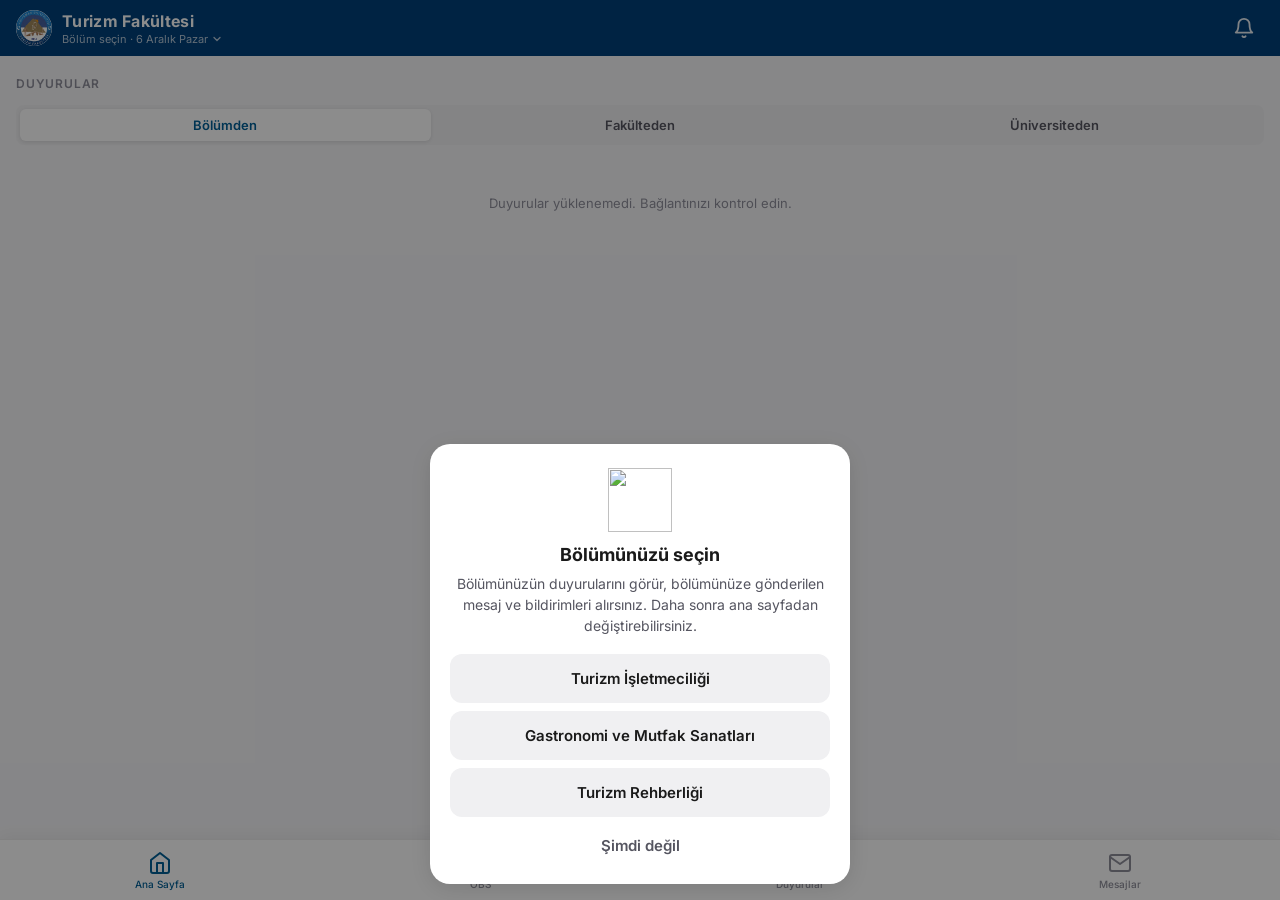
==== commit d0fe1beb: "Başlıkta seçili bölüm ve "Bildirimleri Aç" düğmesi - Ana sayfa başlığının alt satırı seçili bölümü g" ====
--- a/public/index.html
+++ b/public/index.html
@@ -21,17 +21,26 @@
   <!-- Üst Başlık -->
   <header class="app-header" id="appHeader">
     <div class="header-inner">
-      <div class="header-logo">
+      <div class="header-logo" id="headerLogo">
         <img class="logo-img" src="img/logo.png" alt="ADYÜ Turizm Fakültesi logosu" width="36" height="36">
         <div class="header-titles">
           <span class="header-title">Turizm Fakültesi</span>
-          <span class="header-subtitle" id="headerSub">Öğrenci Portalı</span>
+          <!-- Ana sayfada seçili bölüm; dokununca bölüm değiştirilir -->
+          <span class="header-sub-row">
+            <span class="header-subtitle" id="headerSub">Öğrenci Portalı</span>
+            <svg class="header-caret" id="headerCaret" width="12" height="12" viewBox="0 0 24 24" fill="none" stroke="currentColor" stroke-width="2.6" stroke-linecap="round" stroke-linejoin="round" aria-hidden="true" hidden><polyline points="6 9 12 15 18 9"/></svg>
+          </span>
         </div>
       </div>
       <div class="header-actions">
         <button class="install-btn" id="installBtn" type="button" hidden>
           <svg width="15" height="15" viewBox="0 0 24 24" fill="none" stroke="currentColor" stroke-width="2.4" stroke-linecap="round" stroke-linejoin="round" aria-hidden="true"><path d="M12 3v12"/><polyline points="7 10 12 15 17 10"/><path d="M5 21h14"/></svg>
           <span><span class="install-long">Uygulamayı </span>İndir</span>
+        </button>
+        <!-- Bildirimler kapalıyken (kurulu uygulamada) tek dokunuşla açma -->
+        <button class="install-btn" id="pushHeadBtn" type="button" hidden>
+          <svg width="15" height="15" viewBox="0 0 24 24" fill="none" stroke="currentColor" stroke-width="2.4" stroke-linecap="round" stroke-linejoin="round" aria-hidden="true"><path d="M18 8A6 6 0 0 0 6 8c0 7-3 9-3 9h18s-3-2-3-9"/><path d="M13.73 21a2 2 0 0 1-3.46 0"/></svg>
+          <span><span class="push-word">Bildirim<span class="push-long">leri</span> </span>Aç</span>
         </button>
         <button class="icon-btn" id="notifBtn" aria-label="Bildirimler">
           <svg width="22" height="22" viewBox="0 0 24 24" fill="none" stroke="currentColor" stroke-width="2" stroke-linecap="round" stroke-linejoin="round">
@@ -52,10 +61,7 @@
       <div class="scroll-content">
 
         <!-- Sitelerden otomatik çekilen duyurular: öğrencinin bölümü, fakülte, üniversite -->
-        <div class="section-head">
-          <div class="section-label">Duyurular</div>
-          <button class="dept-switch" id="deptSwitch" type="button">Bölüm seçin</button>
-        </div>
+        <div class="section-label">Duyurular</div>
         <div class="seg" role="tablist" aria-label="Duyuru kaynağı">
           <button class="seg-btn" type="button" role="tab" id="feedTab-bolum" data-feed="bolum" aria-selected="true" aria-controls="newsList">Bölümden</button>
           <button class="seg-btn" type="button" role="tab" id="feedTab-fakulte" data-feed="fakulte" aria-selected="false" aria-controls="newsList">Fakülteden</button>
--- a/public/css/style.css
+++ b/public/css/style.css
@@ -173,11 +173,25 @@
 
 .header-title {
   white-space: nowrap;
+  overflow: hidden;
+  text-overflow: ellipsis;
   font-size: 16px;
   font-weight: 700;
   color: #fff;
   letter-spacing: 0.3px;
 }
+
+.header-sub-row {
+  display: flex;
+  align-items: center;
+  gap: 3px;
+  min-width: 0;
+  color: rgba(255,255,255,0.70);
+}
+
+.header-caret { flex-shrink: 0; }
+.header-logo.dept-pick { cursor: pointer; -webkit-tap-highlight-color: transparent; }
+.header-logo.dept-pick:active { opacity: 0.8; }
 
 .header-subtitle {
   white-space: nowrap;
@@ -218,6 +232,12 @@
   .install-long { display: none; }
 }
 .install-btn:active { opacity: 0.85; }
+@media (max-width: 440px) {
+  .push-long { display: none; }
+}
+@media (max-width: 380px) {
+  .push-word { display: none; }
+}
 
 .icon-btn {
   width: 40px;
@@ -417,31 +437,6 @@
   -webkit-line-clamp: 2;
   -webkit-box-orient: vertical;
   overflow: hidden;
-}
-
-/* Duyurular başlığı + bölüm değiştirme */
-.section-head {
-  display: flex;
-  align-items: center;
-  justify-content: space-between;
-  gap: 12px;
-}
-
-.dept-switch {
-  font: inherit;
-  font-size: 12px;
-  font-weight: 600;
-  color: var(--primary-ink);
-  background: var(--primary-dim);
-  border: none;
-  border-radius: 20px;
-  padding: 5px 12px;
-  margin-top: 4px;
-  max-width: 60%;
-  white-space: nowrap;
-  overflow: hidden;
-  text-overflow: ellipsis;
-  cursor: pointer;
 }
 
 .dept-choose {
